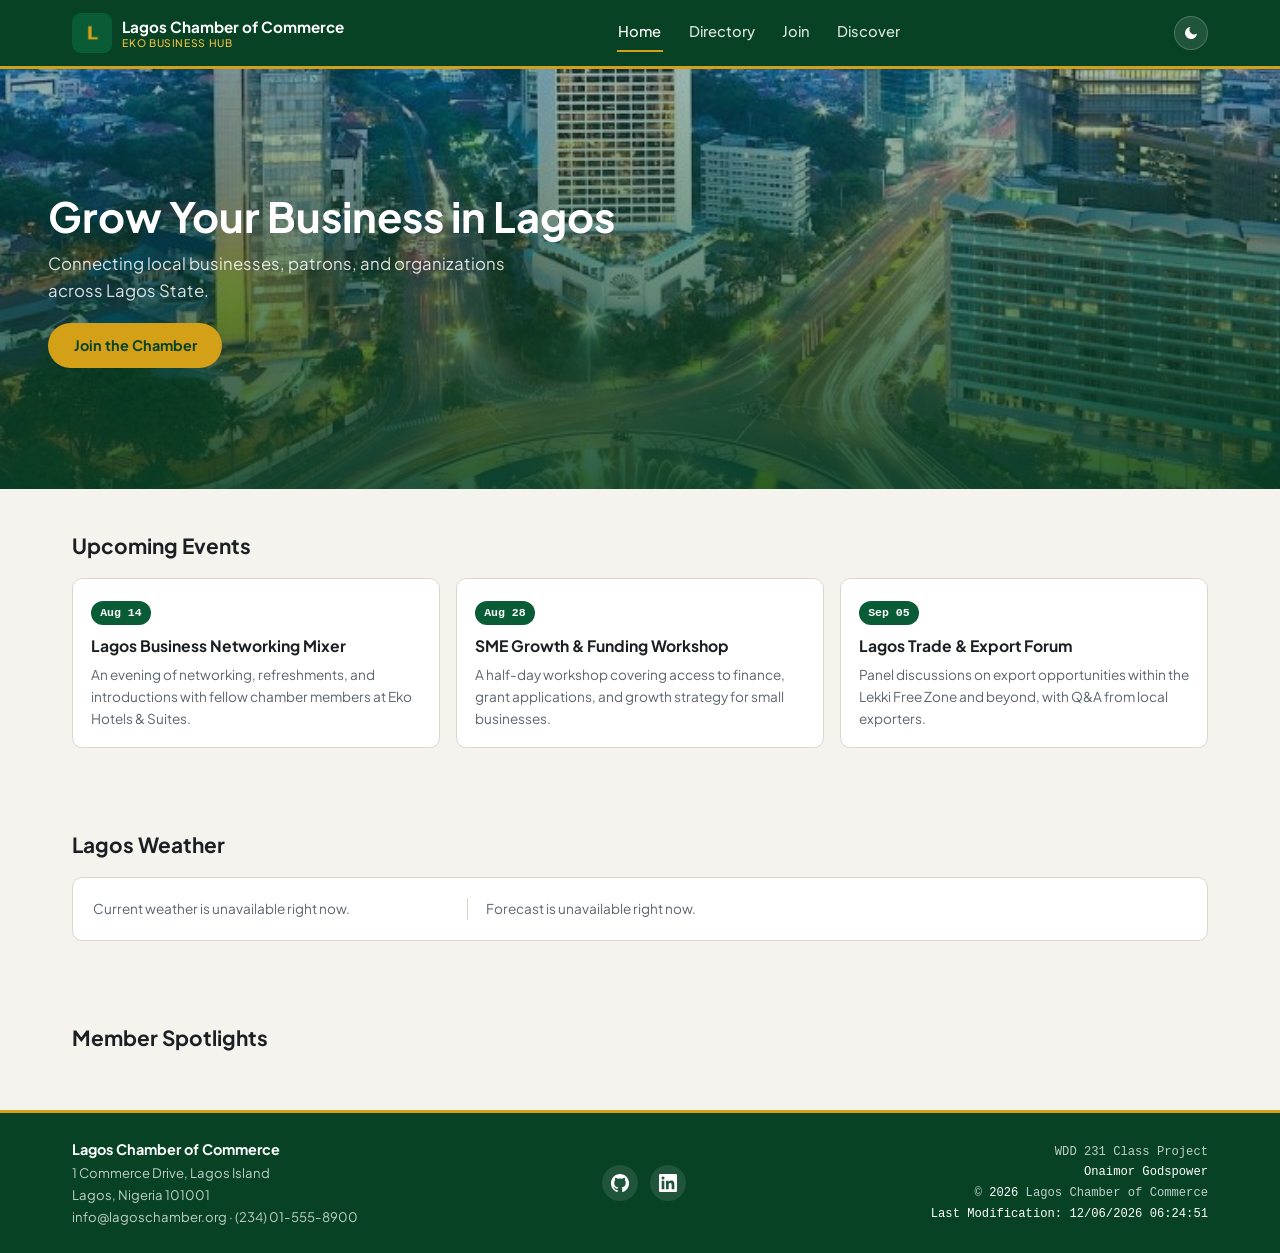
==== chamber/index.html @ faa71cb3 "chamber homepage" ====
<!DOCTYPE html>
<html lang="en">
<head>
  <meta charset="UTF-8">
  <meta name="viewport" content="width=device-width, initial-scale=1.0">
  <title>Home | Lagos Chamber of Commerce</title>
  <meta name="description" content="The Lagos Chamber of Commerce connects local businesses across Lagos, Nigeria, with networking opportunities, resources, and community events.">
  <meta name="author" content="Onaimor Godspower">

  <link rel="icon" href="images/favicon.ico">

  <!-- Facebook Open Graph -->
  <meta property="og:title" content="Lagos Chamber of Commerce">
  <meta property="og:description" content="Connecting businesses across Lagos, Nigeria, with networking opportunities, resources, and community events.">
  <meta property="og:image" content="https://gpboss247.github.io/wdd231/chamber/images/og-image.png">
  <meta property="og:url" content="https://gpboss247.github.io/wdd231/chamber/index.html">
  <meta property="og:type" content="website">
  <meta property="og:locale" content="en_US">

  <link rel="preconnect" href="https://fonts.googleapis.com">
  <link rel="preconnect" href="https://fonts.gstatic.com" crossorigin>
  <link href="https://fonts.googleapis.com/css2?family=Plus+Jakarta+Sans:wght@400..700&display=swap" rel="stylesheet">

  <link rel="stylesheet" href="styles/normalize.css">
  <link rel="stylesheet" href="styles/small.css">
  <link rel="stylesheet" href="styles/larger.css">

  <script src="scripts/theme.js" defer></script>
  <script src="scripts/navigation.js" defer></script>
  <script src="scripts/date.js" defer></script>
  <script src="scripts/spotlights.js" defer></script>
  <script src="scripts/weather.js" defer></script>
</head>
<body>

  <header>
    <div class="header-inner">
      <div class="logo-group">
        <img src="images/logo.png" alt="Lagos Chamber of Commerce logo" width="40" height="40">
        <div class="site-name">
          Lagos Chamber of Commerce
          <span>Eko Business Hub</span>
        </div>
      </div>

      <nav id="primary-nav">
        <a href="index.html" class="active">Home</a>
        <a href="directory.html">Directory</a>
        <a href="join.html">Join</a>
        <a href="discover.html">Discover</a>
      </nav>

      <div class="header-actions">
        <button class="theme-toggle" id="theme-toggle" type="button" aria-label="Switch to dark mode">
          <svg class="icon-moon" viewBox="0 0 24 24" width="16" height="16" fill="currentColor" aria-hidden="true">
            <path d="M21 12.79A9 9 0 1 1 11.21 3 7 7 0 0 0 21 12.79z"/>
          </svg>
          <svg class="icon-sun" viewBox="0 0 24 24" width="16" height="16" fill="currentColor" aria-hidden="true">
            <circle cx="12" cy="12" r="4.5"/>
            <path d="M12 2v2.5M12 19.5V22M4.2 4.2l1.8 1.8M18 18l1.8 1.8M2 12h2.5M19.5 12H22M4.2 19.8l1.8-1.8M18 6l1.8-1.8" stroke="currentColor" stroke-width="1.6" stroke-linecap="round"/>
          </svg>
        </button>

        <button class="hamburger" id="hamburger" aria-label="Open menu" aria-expanded="false" aria-controls="primary-nav">
          <span></span><span></span><span></span>
        </button>
      </div>
    </div>
  </header>

  <main>

    <!-- HERO -->
    <section class="hero">
      <img src="images/hero.jpg" alt="Lagos city skyline" class="hero-image" width="1200" height="480">
      <div class="hero-overlay">
        <h1>Grow Your Business in Lagos</h1>
        <p>Connecting local businesses, patrons, and organizations across Lagos State.</p>
        <a href="join.html" class="cta-button">Join the Chamber</a>
      </div>
    </section>

    <!-- CURRENT EVENTS -->
    <section class="events" aria-labelledby="events-heading">
      <h2 id="events-heading">Upcoming Events</h2>
      <div class="events-grid">
        <div class="event-card">
          <span class="event-date">Aug 14</span>
          <h3>Lagos Business Networking Mixer</h3>
          <p>An evening of networking, refreshments, and introductions with fellow chamber members at Eko Hotels & Suites.</p>
        </div>
        <div class="event-card">
          <span class="event-date">Aug 28</span>
          <h3>SME Growth & Funding Workshop</h3>
          <p>A half-day workshop covering access to finance, grant applications, and growth strategy for small businesses.</p>
        </div>
        <div class="event-card">
          <span class="event-date">Sep 05</span>
          <h3>Lagos Trade & Export Forum</h3>
          <p>Panel discussions on export opportunities within the Lekki Free Zone and beyond, with Q&A from local exporters.</p>
        </div>
      </div>
    </section>

    <!-- WEATHER -->
    <section class="weather" aria-labelledby="weather-heading">
      <h2 id="weather-heading">Lagos Weather</h2>
      <div class="weather-panel">
        <div class="weather-current" id="weather-current">
          <img id="current-icon" class="weather-icon" alt="" width="64" height="64">
          <div>
            <span class="current-temp" id="current-temp">--</span>
            <span class="current-desc" id="current-desc">Loading forecast…</span>
          </div>
        </div>
        <div class="forecast-container" id="forecast-container"></div>
      </div>
    </section>

    <!-- MEMBER SPOTLIGHTS -->
    <section class="spotlights" aria-labelledby="spotlights-heading">
      <h2 id="spotlights-heading">Member Spotlights</h2>
      <div class="spotlights-grid" id="spotlights-container"></div>
    </section>

  </main>

  <footer>
    <div class="footer-inner">
      <div class="footer-address">
        <strong>Lagos Chamber of Commerce</strong><br>
        1 Commerce Drive, Lagos Island<br>
        Lagos, Nigeria 101001<br>
        info@lagoschamber.org &middot; (234) 01-555-8900
      </div>

      <div class="footer-socials">
        <a href="https://github.com/gpboss247" target="_blank" rel="noopener" aria-label="GitHub profile">
          <svg viewBox="0 0 24 24" width="18" height="18" fill="currentColor" aria-hidden="true">
            <path d="M12 0C5.37 0 0 5.5 0 12.3c0 5.44 3.44 10.05 8.2 11.68.6.11.82-.27.82-.6
            0-.3-.01-1.08-.02-2.12-3.34.75-4.04-1.63-4.04-1.63-.55-1.42-1.34-1.8-1.34-1.8-1.09-.77.08-.75.08-.75
            1.2.09 1.84 1.26 1.84 1.26 1.07 1.87 2.8 1.33 3.49 1.02.11-.79.42-1.33.76-1.64-2.67-.31-5.47-1.37-5.47-6.1
            0-1.35.47-2.45 1.24-3.31-.13-.31-.54-1.57.12-3.28 0 0 1.01-.33 3.3 1.26a11.2 11.2 0 0 1 6.02 0c2.29-1.59
            3.3-1.26 3.3-1.26.66 1.71.25 2.97.12 3.28.77.86 1.24 1.96 1.24 3.31 0 4.74-2.8 5.79-5.48 6.09.43.38.81
            1.14.81 2.3 0 1.66-.02 3-.02 3.41 0 .33.22.72.83.6C20.57 22.34 24 17.73 24 12.3 24 5.5 18.63 0 12 0z"/>
          </svg>
        </a>
        <a href="https://www.linkedin.com/in/onaimor-godspower247gptech" target="_blank" rel="noopener" aria-label="LinkedIn profile">
          <svg viewBox="0 0 24 24" width="18" height="18" fill="currentColor" aria-hidden="true">
            <path d="M20.45 20.45h-3.55v-5.57c0-1.33-.02-3.04-1.85-3.04-1.86 0-2.14 1.45-2.14
            2.94v5.67H9.36V9h3.41v1.56h.05c.48-.9 1.64-1.85 3.37-1.85 3.6 0 4.27 2.37 4.27 5.45v6.29zM5.34
            7.43a2.06 2.06 0 1 1 0-4.12 2.06 2.06 0 0 1 0 4.12zM7.12 20.45H3.56V9h3.56v11.45zM22.22 0H1.77
            C.79 0 0 .77 0 1.73v20.54C0 23.23.79 24 1.77 24h20.45c.98 0 1.78-.77 1.78-1.73V1.73C24 .77 23.2 0 22.22 0z"/>
          </svg>
        </a>
      </div>

      <div class="footer-meta">
        WDD 231 Class Project<br>
        <span>Onaimor Godspower</span><br>
        &copy; <span id="currentyear"></span> Lagos Chamber of Commerce<br>
        <span id="lastModified"></span>
      </div>
    </div>
  </footer>

</body>
</html>
---- chamber/styles/small.css ----
/* ============================================
   small.css — base / mobile-first styles (320px+)
  ============================================ */

:root {
  --green:      #0A5C36;
  --green-dark: #074225;
  --gold:       #D4A017;
  --gold-light: #F0C040;
  --bg:         #F5F3EE;
  --card:       #FFFFFF;
  --text:       #1B1F23;
  --muted:      #5C6570;
  --border:     #DDD7C9;
  --accent:     #0A5C36;

  --font-body: 'Plus Jakarta Sans', sans-serif;
  --font-mono: ui-monospace, 'SFMono-Regular', Menlo, Consolas, 'Liberation Mono', monospace;

  --radius: 10px;
}

html[data-theme="dark"] {
  --bg:      #10151A;
  --card:    #1B2229;
  --text:    #EDEFEC;
  --muted:   #9AA7B0;
  --border:  #2A333B;
  --accent:  #34A868;
}

body {
  transition: background-color 0.25s ease, color 0.25s ease;
}

html {
  scroll-behavior: smooth;
}

body {
  font-family: var(--font-body);
  background: var(--bg);
  color: var(--text);
  line-height: 1.6;
  display: flex;
  flex-direction: column;
  min-height: 100vh;
  overflow-x: hidden;
}

h1, h2, h3 {
  font-family: var(--font-body);
  font-weight: 700;
}

/* ── HEADER ── */
header {
  background: var(--green-dark);
  border-bottom: 3px solid var(--gold);
  position: sticky;
  top: 0;
  z-index: 100;
}

.header-inner {
  max-width: 1200px;
  margin: 0 auto;
  padding: 0 1.25rem;
  display: flex;
  align-items: center;
  justify-content: space-between;
  height: 66px;
}

.logo-group {
  display: flex;
  align-items: center;
  gap: 0.65rem;
  min-width: 0;
}

.logo-group img {
  width: 40px;
  height: 40px;
  border-radius: 8px;
  flex-shrink: 0;
}

.site-name {
  color: #fff;
  font-weight: 700;
  font-size: 0.95rem;
  line-height: 1.25;
  white-space: nowrap;
  overflow: hidden;
  text-overflow: ellipsis;
}

.site-name span {
  display: block;
  font-size: 0.65rem;
  font-weight: 500;
  color: var(--gold-light);
  letter-spacing: 0.06em;
  text-transform: uppercase;
}

/* Header actions (theme toggle + hamburger) */
.header-actions {
  display: flex;
  align-items: center;
  gap: 0.5rem;
}

.theme-toggle {
  width: 34px;
  height: 34px;
  border-radius: 50%;
  background: rgba(255,255,255,0.1);
  border: 1px solid rgba(255,255,255,0.2);
  display: flex;
  align-items: center;
  justify-content: center;
  color: #fff;
  flex-shrink: 0;
  transition: background 0.2s ease;
}

.theme-toggle:hover {
  background: rgba(255,255,255,0.2);
}

.theme-toggle .icon-sun { display: none; }
.theme-toggle .icon-moon { display: block; }

html[data-theme="dark"] .theme-toggle .icon-sun { display: block; }
html[data-theme="dark"] .theme-toggle .icon-moon { display: none; }

/* Hamburger */
.hamburger {
  width: 32px;
  height: 28px;
  display: flex;
  flex-direction: column;
  justify-content: space-between;
  padding: 3px 0;
  z-index: 20;
}

.hamburger span {
  display: block;
  height: 3px;
  width: 100%;
  background: #fff;
  border-radius: 2px;
  transition: transform 0.25s ease, opacity 0.2s ease;
}

.hamburger.active span:nth-child(1) { transform: translateY(10px) rotate(45deg); }
.hamburger.active span:nth-child(2) { opacity: 0; }
.hamburger.active span:nth-child(3) { transform: translateY(-10px) rotate(-45deg); }

/* Nav (mobile dropdown) */
nav {
  display: none;
  flex-direction: column;
  position: absolute;
  top: 100%;
  left: 0;
  right: 0;
  background: var(--green-dark);
  padding: 0.5rem 1.25rem 1rem;
  gap: 0.15rem;
  border-bottom: 3px solid var(--gold);
}

nav.open { display: flex; }

nav a {
  color: #d9e5dd;
  font-size: 0.92rem;
  font-weight: 500;
  padding: 0.65rem 0.25rem;
  border-bottom: 1px solid rgba(255,255,255,0.08);
  position: relative;
}

nav a:last-child { border-bottom: none; }

nav a:hover,
nav a.active { color: #fff; }

nav a.active {
  border-bottom: 2px solid var(--gold);
}

/* ── PAGE TITLE BAND ── */
.page-band {
  background-color: var(--green);
  background-image: linear-gradient(135deg, var(--green) 0%, #0d7a47 100%);
  padding: 1.75rem 1.25rem 1.4rem;
  text-align: center;
}

.page-band h1 {
  color: #fff;
  font-size: clamp(1.5rem, 5vw, 2.2rem);
  letter-spacing: -0.01em;
}

.page-band p {
  color: rgba(255,255,255,0.78);
  margin-top: 0.35rem;
  font-size: 0.88rem;
}

/* ── MAIN ── */
main {
  flex: 1;
  width: 100%;
}

/* ── DIRECTORY CONTROLS ── */
.controls {
  max-width: 1200px;
  margin: 1.5rem auto 0;
  padding: 0 1.25rem;
  display: flex;
  align-items: center;
  gap: 1rem;
  flex-wrap: wrap;
}

.view-toggle {
  display: flex;
  border: 1.5px solid var(--border);
  border-radius: var(--radius);
  overflow: hidden;
  background: var(--card);
}

.view-toggle button {
  padding: 0.45rem 1.1rem;
  font-size: 0.85rem;
  font-weight: 600;
  color: var(--muted);
  transition: background 0.2s, color 0.2s;
}

.view-toggle button.active { background: var(--green); color: #fff; }
.view-toggle button:not(.active):hover { background: var(--bg); color: var(--text); }

.result-count {
  margin-left: auto;
  font-size: 0.8rem;
  color: var(--muted);
  font-family: var(--font-mono);
}

/* ── DIRECTORY GRID / LIST ── */
.directory {
  max-width: 1200px;
  margin: 0 auto;
  padding: 1.25rem 1.25rem 3rem;
}

.biz-grid,
.biz-list {
  display: grid;
  grid-template-columns: 1fr;
  gap: 1.1rem;
}

.biz-card {
  background: var(--card);
  border: 1.5px solid var(--border);
  border-radius: var(--radius);
  padding: 1.15rem;
  display: flex;
  flex-direction: column;
  gap: 0.7rem;
  position: relative;
  overflow: hidden;
  transition: transform 0.2s ease, box-shadow 0.2s ease, border-color 0.2s ease, background-color 0.25s ease;
}

.biz-card::before {
  content: '';
  position: absolute;
  left: 0; top: 0; bottom: 0;
  width: 3px;
  background: var(--gold);
  transform: scaleY(0);
  transform-origin: bottom;
  transition: transform 0.2s ease;
}

.biz-card:hover {
  transform: translateY(-3px);
  box-shadow: 0 10px 22px rgba(10,92,54,0.12);
  border-color: var(--accent);
}

.biz-card:hover::before { transform: scaleY(1); }

.card-top {
  display: flex;
  align-items: flex-start;
  gap: 0.85rem;
}

.biz-logo {
  width: 54px;
  height: 54px;
  border-radius: 8px;
  border: 1.5px solid var(--border);
  flex-shrink: 0;
}

.biz-header { flex: 1; min-width: 0; }

.biz-name {
  font-size: 1rem;
  font-weight: 700;
  color: var(--text);
  line-height: 1.3;
}

.biz-tagline {
  font-size: 0.78rem;
  color: var(--muted);
  margin-top: 0.15rem;
}

.biz-level {
  font-size: 0.65rem;
  font-weight: 700;
  letter-spacing: 0.06em;
  text-transform: uppercase;
  padding: 0.15rem 0.5rem;
  border-radius: 20px;
  margin-top: 0.4rem;
  display: inline-block;
}

.level-3 { background: #FEF3C7; color: #92400E; } /* gold */
.level-2 { background: #F1F5F9; color: #475569; } /* silver */
.level-1 { background: #ECFDF5; color: #065F46; } /* member */

.biz-info {
  display: flex;
  flex-direction: column;
  gap: 0.3rem;
  font-size: 0.8rem;
  color: var(--muted);
}

.biz-info a { color: var(--accent); }
.biz-info a:hover { text-decoration: underline; }

.info-row { display: flex; align-items: flex-start; gap: 0.4rem; }
.info-row .icon { flex-shrink: 0; width: 14px; text-align: center; font-family: var(--font-mono); }

/* List view variant */
.biz-list .biz-card {
  flex-direction: row;
  align-items: center;
  gap: 1rem;
}

.biz-list .biz-info {
  flex-direction: row;
  flex-wrap: wrap;
  gap: 0.4rem 1.25rem;
  flex: 1;
}

.biz-list .card-top { flex: 1 1 220px; }

/* ── FOOTER ── */
footer {
  background: var(--green-dark);
  color: rgba(255,255,255,0.75);
  border-top: 3px solid var(--gold);
}

.footer-inner {
  max-width: 1200px;
  margin: 0 auto;
  padding: 1.75rem 1.25rem;
  display: flex;
  flex-direction: column;
  gap: 1.25rem;
  text-align: center;
}

.footer-address { font-size: 0.82rem; line-height: 1.7; }
.footer-address strong { color: #fff; font-size: 0.9rem; }

.footer-socials { display: flex; justify-content: center; gap: 0.75rem; }

.footer-socials a {
  width: 36px; height: 36px;
  border-radius: 50%;
  background: rgba(255,255,255,0.1);
  display: flex; align-items: center; justify-content: center;
  color: #fff;
  transition: background 0.2s;
}

.footer-socials a:hover { background: var(--gold); }

.footer-meta {
  font-size: 0.76rem;
  line-height: 1.7;
  font-family: var(--font-mono);
}

.footer-meta span { color: #fff; }

/* ── HOME: HERO ── */
.hero {
  position: relative;
  overflow: hidden;
}

.hero-image {
  width: 100%;
  height: 260px;
  object-fit: cover;
}

.hero-overlay {
  position: absolute;
  inset: 0;
  background: linear-gradient(180deg, rgba(7,66,37,0.35) 0%, rgba(7,66,37,0.85) 100%);
  display: flex;
  flex-direction: column;
  align-items: center;
  justify-content: center;
  text-align: center;
  padding: 1.5rem 1.25rem;
}

.hero-overlay h1 {
  color: #fff;
  font-size: clamp(1.5rem, 6vw, 2rem);
  line-height: 1.25;
  max-width: 22ch;
}

.hero-overlay p {
  color: rgba(255,255,255,0.85);
  font-size: 0.9rem;
  margin-top: 0.6rem;
  max-width: 32ch;
}

.cta-button {
  display: inline-block;
  margin-top: 1.1rem;
  background: var(--gold);
  color: var(--green-dark);
  font-weight: 700;
  font-size: 0.9rem;
  padding: 0.7rem 1.6rem;
  border-radius: 30px;
  transition: background 0.2s ease, transform 0.2s ease;
}

.cta-button:hover {
  background: var(--gold-light);
  transform: translateY(-2px);
}

/* ── HOME: SHARED SECTION WRAPPER ── */
.events, .weather, .spotlights {
  max-width: 1200px;
  margin: 0 auto;
  padding: 2rem 1.25rem;
}

.events h2, .weather h2, .spotlights h2 {
  font-size: 1.3rem;
  color: var(--text);
  margin-bottom: 1rem;
}

/* ── HOME: EVENTS ── */
.events-grid {
  display: grid;
  grid-template-columns: 1fr;
  gap: 1rem;
}

.event-card {
  background: var(--card);
  border: 1.5px solid var(--border);
  border-radius: var(--radius);
  padding: 1.1rem;
  transition: background-color 0.25s ease, border-color 0.2s ease;
}

.event-date {
  display: inline-block;
  background: var(--green);
  color: #fff;
  font-family: var(--font-mono);
  font-size: 0.72rem;
  font-weight: 600;
  padding: 0.2rem 0.6rem;
  border-radius: 20px;
  margin-bottom: 0.5rem;
}

.event-card h3 {
  font-size: 0.98rem;
  color: var(--text);
  margin-bottom: 0.35rem;
}

.event-card p {
  font-size: 0.85rem;
  color: var(--muted);
}

/* ── HOME: WEATHER ── */
.weather-panel {
  background: var(--card);
  border: 1.5px solid var(--border);
  border-radius: var(--radius);
  padding: 1.25rem;
  display: flex;
  flex-direction: column;
  gap: 1.1rem;
  transition: background-color 0.25s ease, border-color 0.2s ease;
}

.weather-current {
  display: flex;
  align-items: center;
  gap: 0.75rem;
}

.weather-icon {
  width: 56px;
  height: 56px;
  flex-shrink: 0;
}

.current-temp {
  display: block;
  font-size: 1.6rem;
  font-weight: 700;
  color: var(--text);
}

.current-desc {
  display: block;
  font-size: 0.85rem;
  color: var(--muted);
  text-transform: capitalize;
}

.forecast-container {
  display: flex;
  gap: 0.75rem;
  border-top: 1px solid var(--border);
  padding-top: 1rem;
}

.forecast-day {
  flex: 1;
  background: var(--bg);
  border: 1px solid var(--border);
  border-radius: 8px;
  padding: 0.6rem;
  display: flex;
  flex-direction: column;
  align-items: center;
  gap: 0.25rem;
}

.forecast-label {
  font-family: var(--font-mono);
  font-size: 0.75rem;
  color: var(--muted);
  text-transform: uppercase;
}

.forecast-temp {
  font-weight: 700;
  color: var(--text);
  font-size: 0.95rem;
}

.weather-error {
  font-size: 0.85rem;
  color: var(--muted);
}

/* ── HOME: SPOTLIGHTS ── */
.spotlights-grid {
  display: grid;
  grid-template-columns: 1fr;
  gap: 1rem;
}

.spotlight-card {
  background: var(--card);
  border: 1.5px solid var(--border);
  border-radius: var(--radius);
  padding: 1.15rem;
  text-align: center;
  transition: transform 0.2s ease, box-shadow 0.2s ease, background-color 0.25s ease;
}

.spotlight-card:hover {
  transform: translateY(-3px);
  box-shadow: 0 10px 22px rgba(10,92,54,0.12);
}

.spotlight-logo {
  border-radius: 8px;
  margin: 0 auto 0.6rem;
}

.spotlight-name {
  font-size: 0.98rem;
  color: var(--text);
  margin: 0.5rem 0 0.35rem;
}

.spotlight-detail {
  font-size: 0.8rem;
  color: var(--muted);
  margin-bottom: 0.15rem;
}

.spotlight-link {
  display: inline-block;
  margin-top: 0.4rem;
  font-size: 0.8rem;
  color: var(--accent);
  font-weight: 600;
}

.spotlight-link:hover { text-decoration: underline; }

/* ── UTILITY ── */
.hidden { display: none !important; }
---- chamber/styles/larger.css ----
/* ============================================
   larger.css — enhancements for wider viewports
   ============================================ */

@media screen and (min-width: 700px) {

  .header-inner { padding: 0 2rem; }

  .hamburger { display: none; }

  nav {
    display: flex;
    flex-direction: row;
    position: static;
    background: none;
    padding: 0;
    gap: 1.5rem;
    border-bottom: none;
  }

  nav a { border-bottom: none; padding: 0.4rem 0.1rem; }
  nav a.active { border-bottom: 2px solid var(--gold); }

  .page-band { padding: 2.25rem 2rem 1.75rem; }

  .directory { padding: 1.5rem 2rem 3.5rem; }

  .controls { padding: 0 2rem; }

  .biz-grid { grid-template-columns: repeat(3, 1fr); }

  .biz-list .biz-card { flex-direction: row; }

  .footer-inner {
    flex-direction: row;
    align-items: center;
    justify-content: space-between;
    text-align: left;
    padding: 1.5rem 2rem;
  }

  .footer-socials { justify-content: flex-start; }

  .footer-meta { text-align: right; }

  /* ── HOME PAGE ── */
  .hero-image { height: 420px; }

  .hero-overlay { align-items: flex-start; text-align: left; padding: 3rem; }

  .hero-overlay h1 { font-size: 2.6rem; }
  .hero-overlay p { font-size: 1.05rem; max-width: 40ch; }

  .events, .weather, .spotlights { padding: 2.5rem 2rem; }

  .events-grid { grid-template-columns: repeat(3, 1fr); }

  .weather-panel { flex-direction: row; align-items: stretch; }

  .weather-current {
    flex: 1;
    border-right: 1px solid var(--border);
    padding-right: 1.5rem;
  }

  .forecast-container {
    flex: 2;
    border-top: none;
    padding-top: 0;
  }

  .spotlights-grid { grid-template-columns: repeat(3, 1fr); }
}

@media screen and (min-width: 900px) and (max-width: 1099px) {
  .biz-grid { grid-template-columns: repeat(2, 1fr); }
}
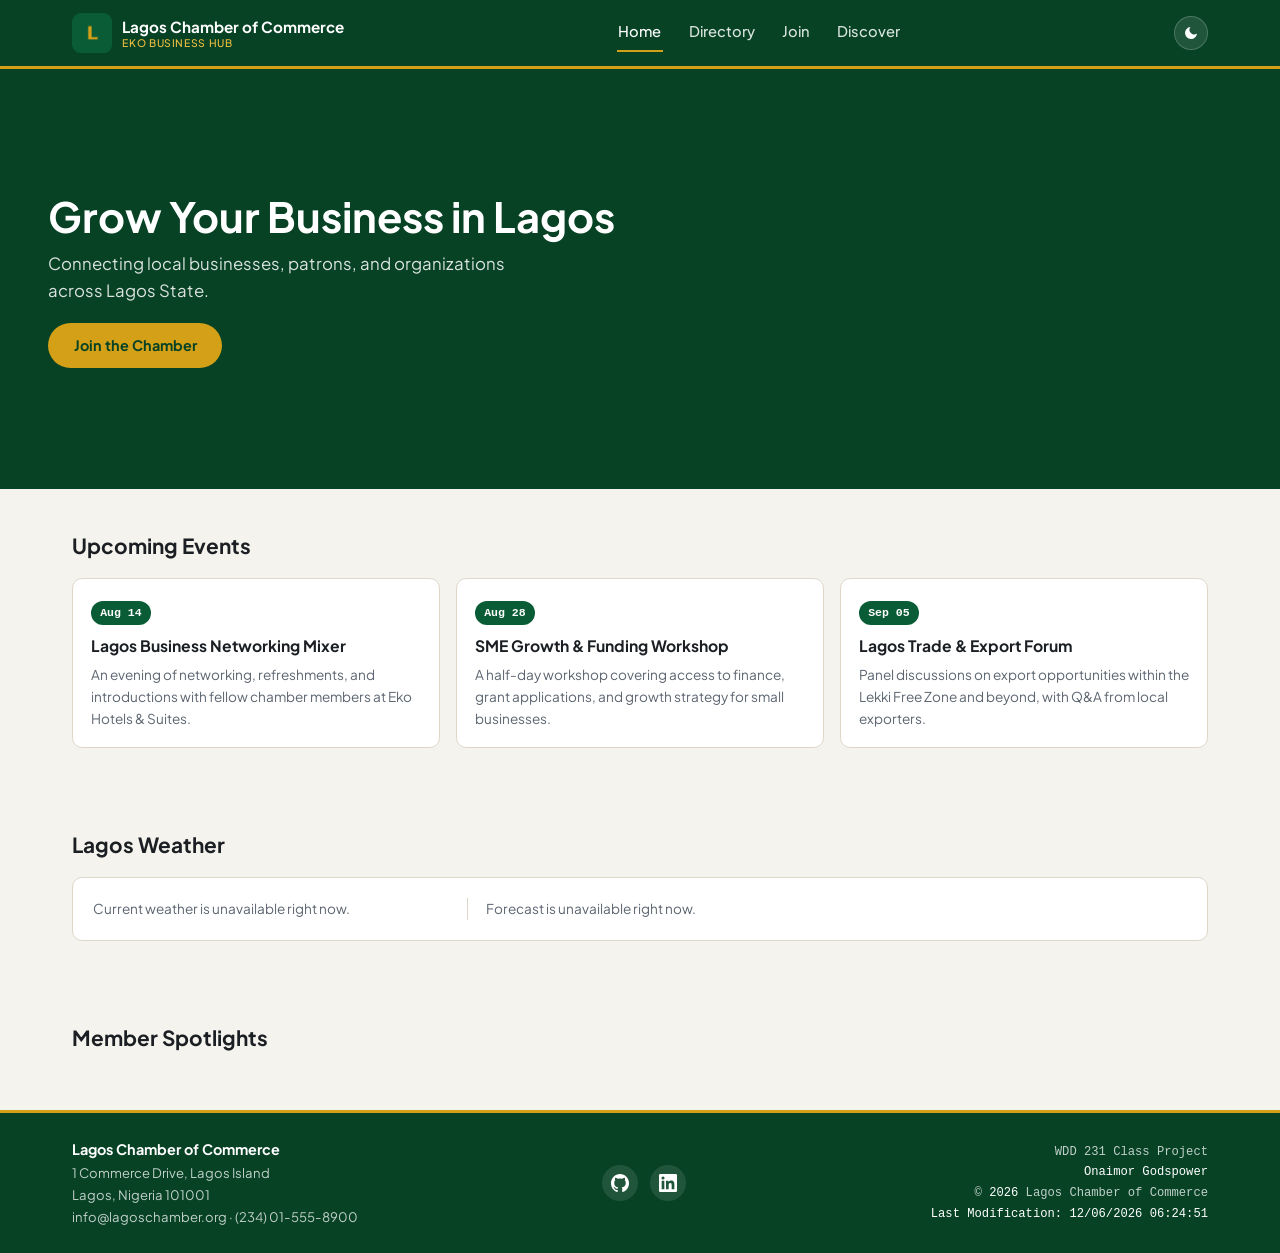
==== commit fb05e6df: "small fix" ====
--- a/chamber/index.html
+++ b/chamber/index.html
@@ -87,17 +87,17 @@
         <div class="event-card">
           <span class="event-date">Aug 14</span>
           <h3>Lagos Business Networking Mixer</h3>
-          <p>An evening of networking, refreshments, and introductions with fellow chamber members at Eko Hotels & Suites.</p>
+          <p>An evening of networking, refreshments, and introductions with fellow chamber members at Eko Hotels &amp; Suites.</p>
         </div>
         <div class="event-card">
           <span class="event-date">Aug 28</span>
-          <h3>SME Growth & Funding Workshop</h3>
+          <h3>SME Growth &amp; Funding Workshop</h3>
           <p>A half-day workshop covering access to finance, grant applications, and growth strategy for small businesses.</p>
         </div>
         <div class="event-card">
           <span class="event-date">Sep 05</span>
-          <h3>Lagos Trade & Export Forum</h3>
-          <p>Panel discussions on export opportunities within the Lekki Free Zone and beyond, with Q&A from local exporters.</p>
+          <h3>Lagos Trade &amp; Export Forum</h3>
+          <p>Panel discussions on export opportunities within the Lekki Free Zone and beyond, with Q&amp;A from local exporters.</p>
         </div>
       </div>
     </section>
--- a/chamber/styles/small.css
+++ b/chamber/styles/small.css
@@ -1,6 +1,6 @@
 /* ============================================
    small.css — base / mobile-first styles (320px+)
-  ============================================ */
+   ============================================ */
 
 :root {
   --green:      #0A5C36;
@@ -29,10 +29,6 @@
   --accent:  #34A868;
 }
 
-body {
-  transition: background-color 0.25s ease, color 0.25s ease;
-}
-
 html {
   scroll-behavior: smooth;
 }
@@ -46,6 +42,7 @@
   flex-direction: column;
   min-height: 100vh;
   overflow-x: hidden;
+  transition: background-color 0.25s ease, color 0.25s ease;
 }
 
 h1, h2, h3 {
@@ -433,7 +430,8 @@
 .hero-overlay {
   position: absolute;
   inset: 0;
-  background: linear-gradient(180deg, rgba(7,66,37,0.35) 0%, rgba(7,66,37,0.85) 100%);
+  background-color: var(--green-dark);
+  background-image: linear-gradient(180deg, rgba(7,66,37,0.35) 0%, rgba(7,66,37,0.85) 100%);
   display: flex;
   flex-direction: column;
   align-items: center;
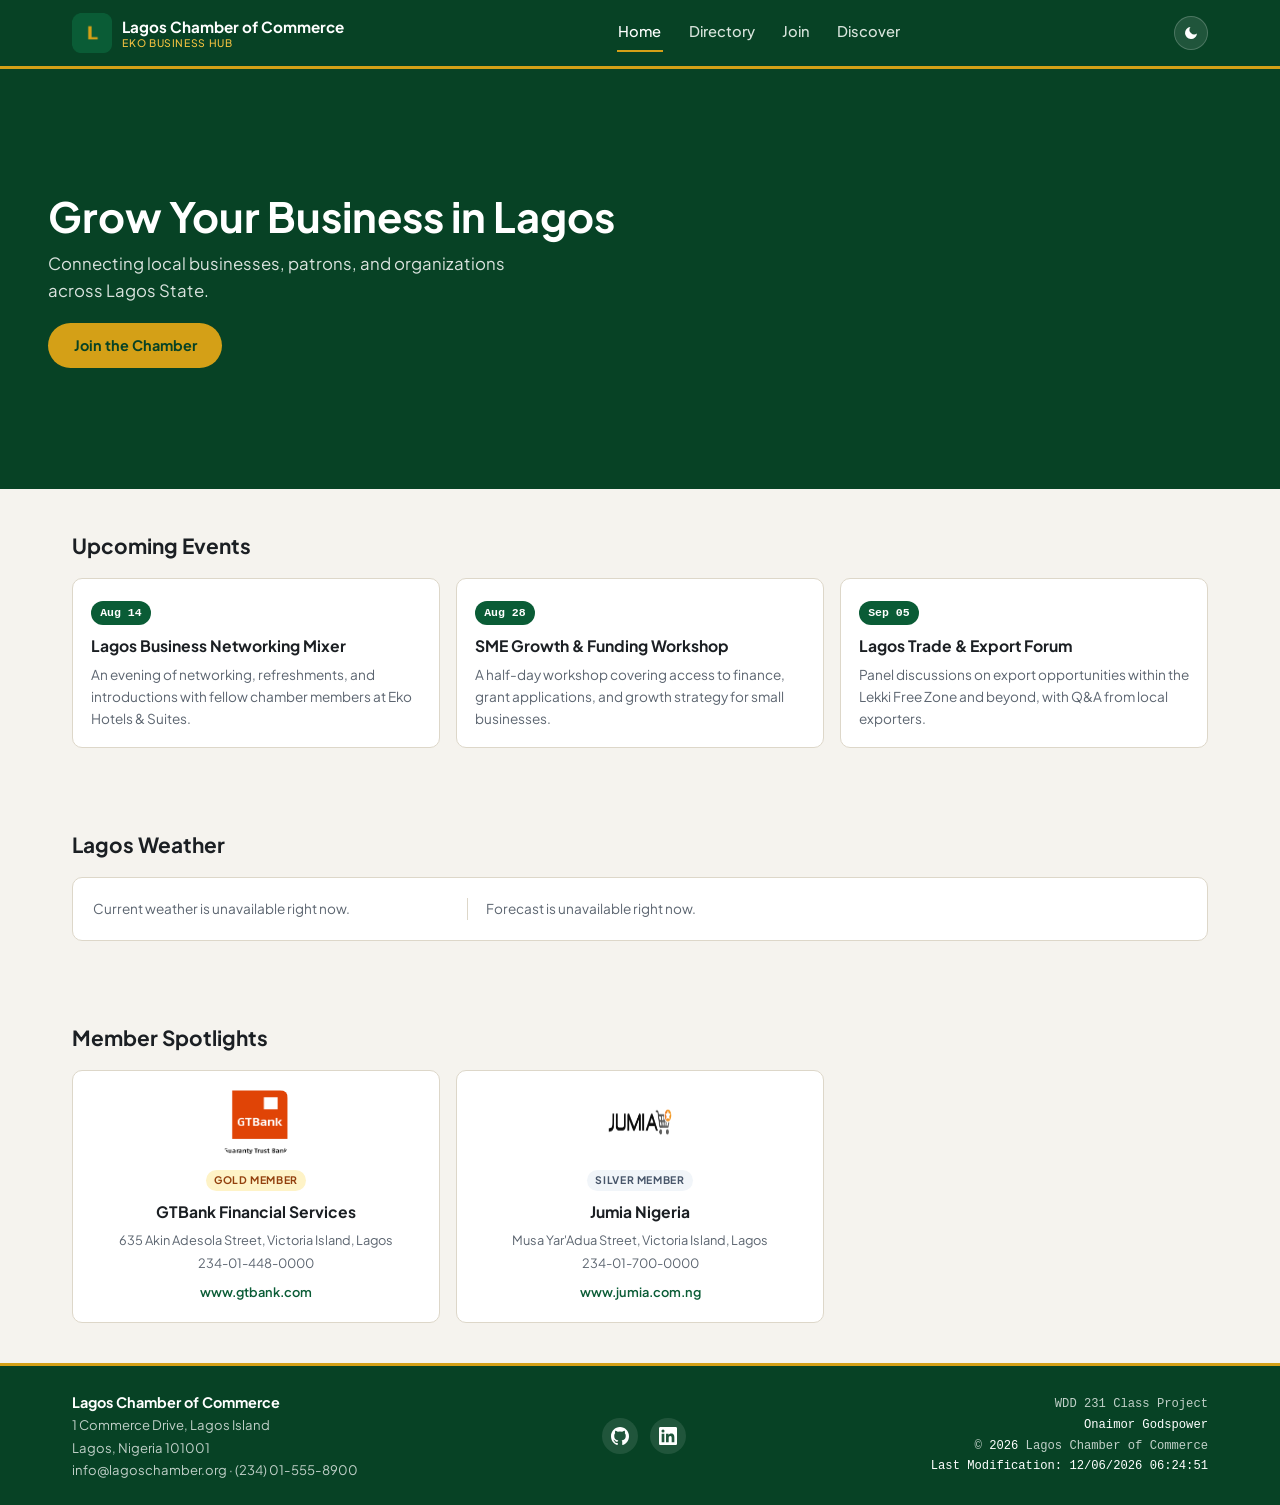
==== commit 780c49b6: "little change" ====
--- a/chamber/index.html
+++ b/chamber/index.html
@@ -107,7 +107,7 @@
       <h2 id="weather-heading">Lagos Weather</h2>
       <div class="weather-panel">
         <div class="weather-current" id="weather-current">
-          <img id="current-icon" class="weather-icon" alt="" width="64" height="64">
+          <img id="current-icon" class="weather-icon" src="[data-uri]" alt="" width="64" height="64">
           <div>
             <span class="current-temp" id="current-temp">--</span>
             <span class="current-desc" id="current-desc">Loading forecast…</span>
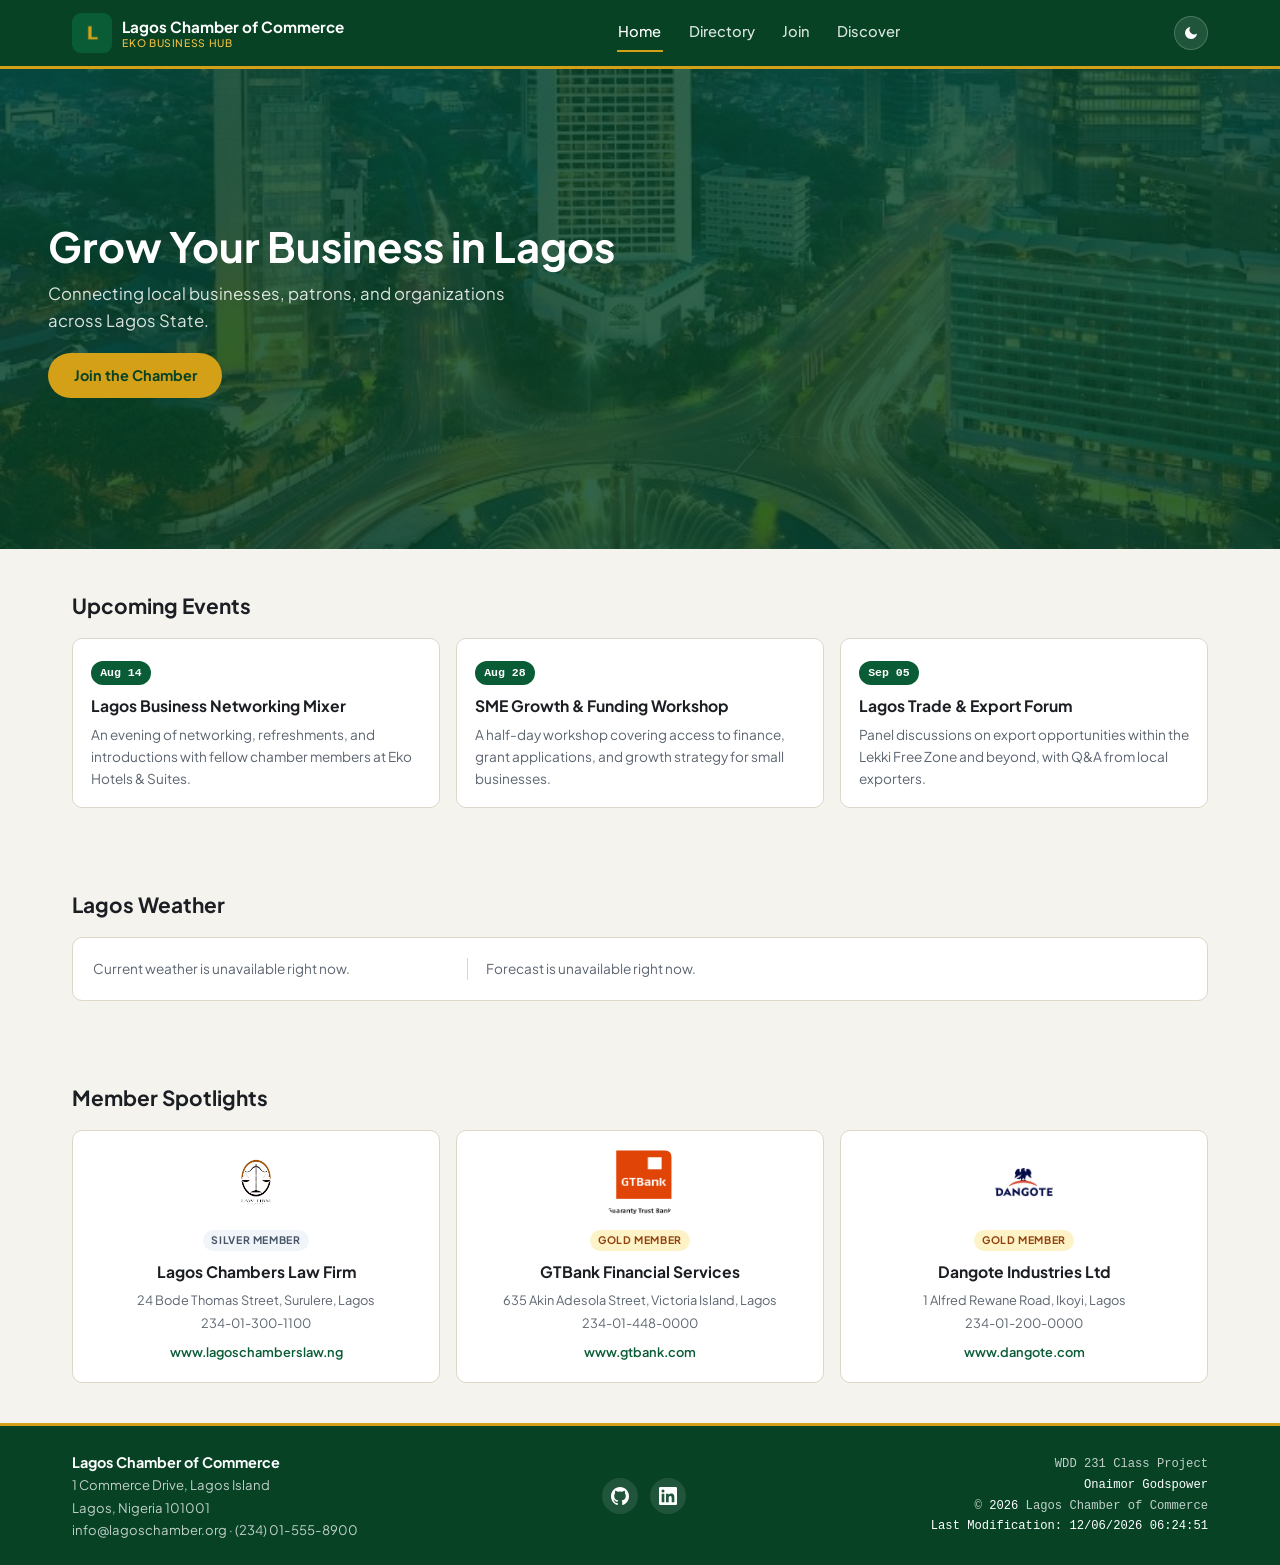
==== commit 657b8df7: "dev fix" ====
--- a/chamber/index.html
+++ b/chamber/index.html
@@ -19,7 +19,7 @@
 
   <link rel="preconnect" href="https://fonts.googleapis.com">
   <link rel="preconnect" href="https://fonts.gstatic.com" crossorigin>
-  <link href="https://fonts.googleapis.com/css2?family=Plus+Jakarta+Sans:wght@400..700&display=swap" rel="stylesheet">
+  <link href="https://fonts.googleapis.com/css2?family=Plus+Jakarta+Sans:wght@400..700&display=optional" rel="stylesheet">
 
   <link rel="stylesheet" href="styles/normalize.css">
   <link rel="stylesheet" href="styles/small.css">
@@ -72,7 +72,7 @@
 
     <!-- HERO -->
     <section class="hero">
-      <img src="images/hero.jpg" alt="Lagos city skyline" class="hero-image" width="1200" height="480">
+      <img src="images/hero.jpg" alt="Lagos city skyline" class="hero-image" width="1200" height="480" fetchpriority="high">
       <div class="hero-overlay">
         <h1>Grow Your Business in Lagos</h1>
         <p>Connecting local businesses, patrons, and organizations across Lagos State.</p>
--- a/chamber/styles/small.css
+++ b/chamber/styles/small.css
@@ -1,5 +1,6 @@
 /* ============================================
    small.css — base / mobile-first styles (320px+)
+   Shared across all Chamber project pages.
    ============================================ */
 
 :root {
@@ -423,15 +424,15 @@
 
 .hero-image {
   width: 100%;
-  height: 260px;
+  height: 340px;
   object-fit: cover;
+  display: block;
 }
 
 .hero-overlay {
   position: absolute;
   inset: 0;
-  background-color: var(--green-dark);
-  background-image: linear-gradient(180deg, rgba(7,66,37,0.35) 0%, rgba(7,66,37,0.85) 100%);
+  background-color: rgba(7, 66, 37, 0.82);
   display: flex;
   flex-direction: column;
   align-items: center;
--- a/chamber/styles/larger.css
+++ b/chamber/styles/larger.css
@@ -1,5 +1,6 @@
 /* ============================================
    larger.css — enhancements for wider viewports
+   Shared across all Chamber project pages.
    ============================================ */
 
 @media screen and (min-width: 700px) {
@@ -44,9 +45,9 @@
   .footer-meta { text-align: right; }
 
   /* ── HOME PAGE ── */
-  .hero-image { height: 420px; }
+  .hero-image { height: 480px; }
 
-  .hero-overlay { align-items: flex-start; text-align: left; padding: 3rem; }
+  .hero-overlay { align-items: flex-start; justify-content: center; text-align: left; padding: 3rem; }
 
   .hero-overlay h1 { font-size: 2.6rem; }
   .hero-overlay p { font-size: 1.05rem; max-width: 40ch; }
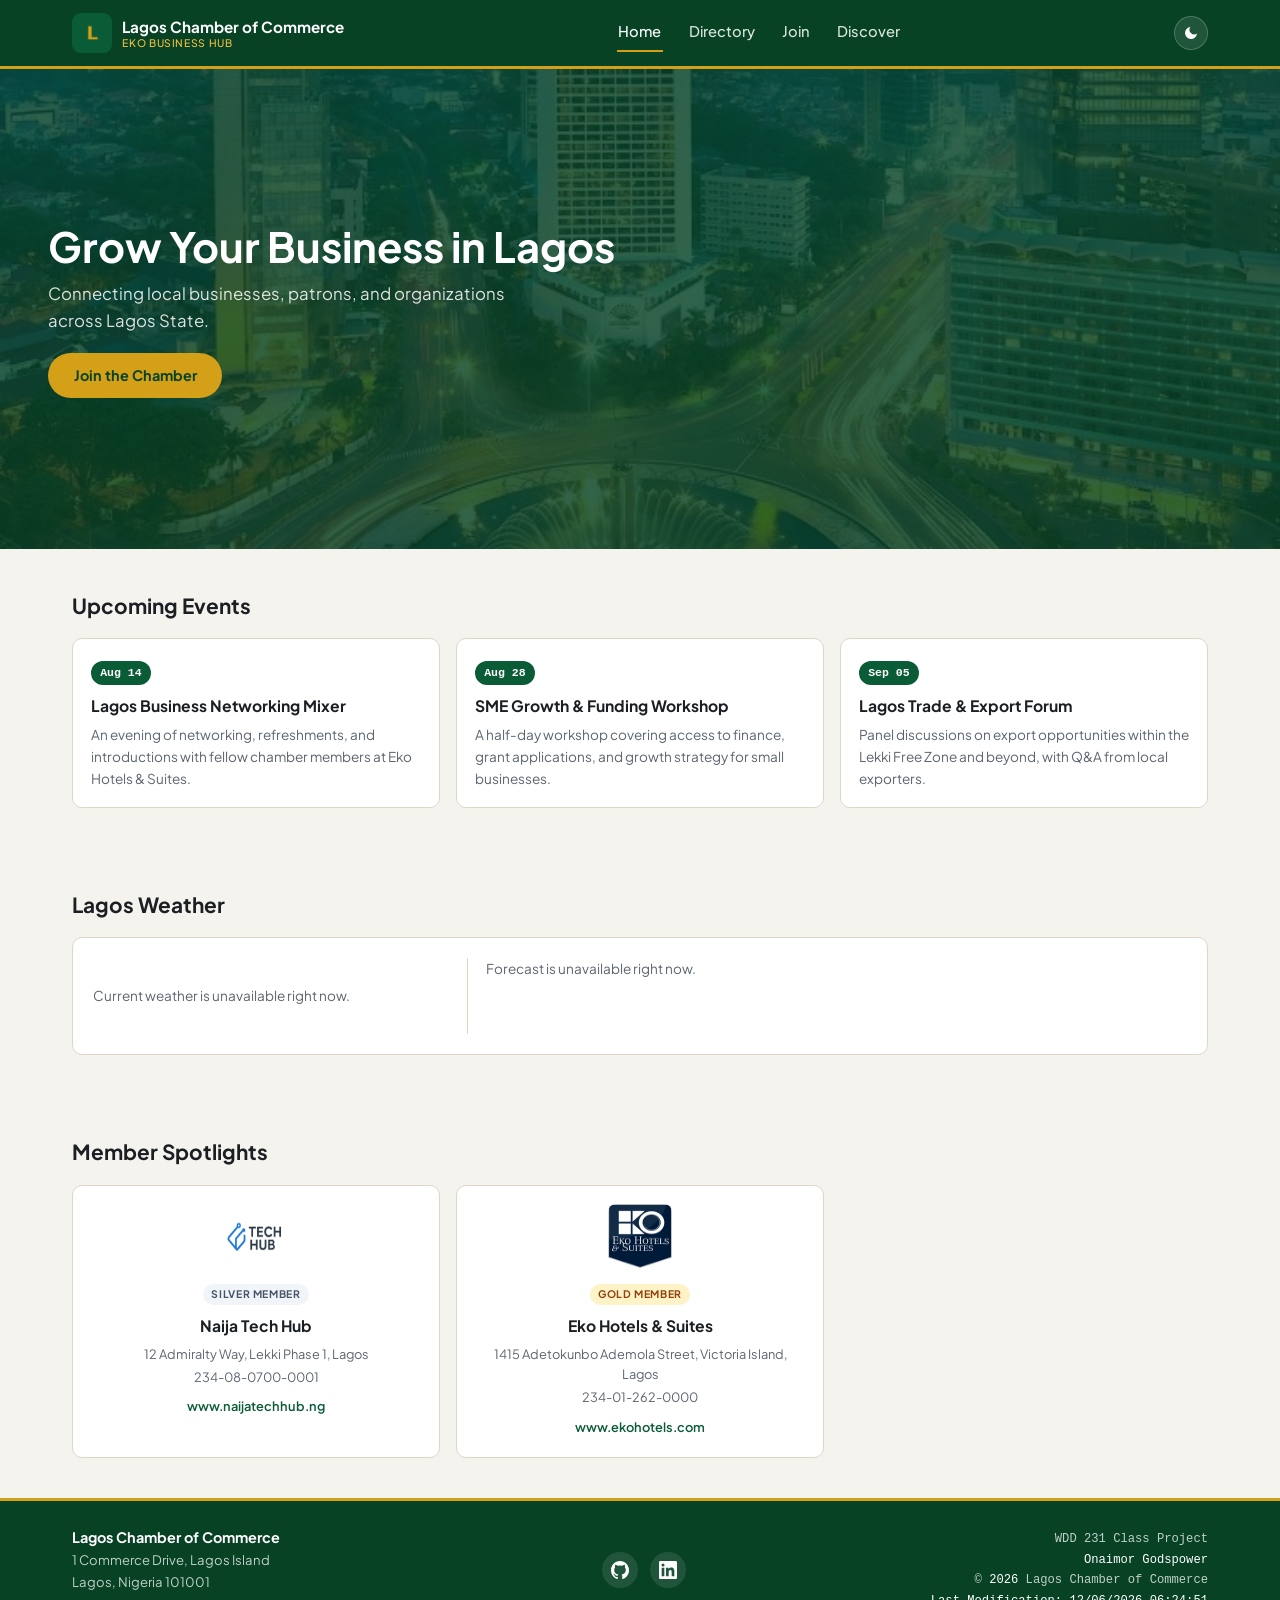
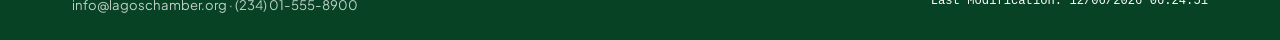
==== commit a195ba60: "last change" ====
--- a/chamber/index.html
+++ b/chamber/index.html
@@ -9,7 +9,7 @@
 
   <link rel="icon" href="images/favicon.ico">
 
-  <!-- Facebook Open Graph -->
+  <!-- facebook graph -->
   <meta property="og:title" content="Lagos Chamber of Commerce">
   <meta property="og:description" content="Connecting businesses across Lagos, Nigeria, with networking opportunities, resources, and community events.">
   <meta property="og:image" content="https://gpboss247.github.io/wdd231/chamber/images/og-image.png">
@@ -70,7 +70,7 @@
 
   <main>
 
-    <!-- HERO -->
+    <!-- hero -->
     <section class="hero">
       <img src="images/hero.jpg" alt="Lagos city skyline" class="hero-image" width="1200" height="480" fetchpriority="high">
       <div class="hero-overlay">
@@ -80,7 +80,7 @@
       </div>
     </section>
 
-    <!-- CURRENT EVENTS -->
+    <!-- current events -->
     <section class="events" aria-labelledby="events-heading">
       <h2 id="events-heading">Upcoming Events</h2>
       <div class="events-grid">
@@ -102,7 +102,7 @@
       </div>
     </section>
 
-    <!-- WEATHER -->
+    <!-- weather -->
     <section class="weather" aria-labelledby="weather-heading">
       <h2 id="weather-heading">Lagos Weather</h2>
       <div class="weather-panel">
@@ -117,7 +117,7 @@
       </div>
     </section>
 
-    <!-- MEMBER SPOTLIGHTS -->
+    <!-- member spotlight -->
     <section class="spotlights" aria-labelledby="spotlights-heading">
       <h2 id="spotlights-heading">Member Spotlights</h2>
       <div class="spotlights-grid" id="spotlights-container"></div>
--- a/chamber/styles/small.css
+++ b/chamber/styles/small.css
@@ -1,5 +1,5 @@
 /* ============================================
-   small.css — base / mobile-first styles (320px+)
+   small.css — base / mobile-first styles (320px)
    Shared across all Chamber project pages.
    ============================================ */
 
@@ -51,7 +51,7 @@
   font-weight: 700;
 }
 
-/* ── HEADER ── */
+/* ── header ── */
 header {
   background: var(--green-dark);
   border-bottom: 3px solid var(--gold);
@@ -103,7 +103,7 @@
   text-transform: uppercase;
 }
 
-/* Header actions (theme toggle + hamburger) */
+/* Header actions - theme toggle + hamburger */
 .header-actions {
   display: flex;
   align-items: center;
@@ -158,7 +158,7 @@
 .hamburger.active span:nth-child(2) { opacity: 0; }
 .hamburger.active span:nth-child(3) { transform: translateY(-10px) rotate(-45deg); }
 
-/* Nav (mobile dropdown) */
+/* Nav mobile dropdown */
 nav {
   display: none;
   flex-direction: column;
@@ -192,7 +192,7 @@
   border-bottom: 2px solid var(--gold);
 }
 
-/* ── PAGE TITLE BAND ── */
+/* ── page title ── */
 .page-band {
   background-color: var(--green);
   background-image: linear-gradient(135deg, var(--green) 0%, #0d7a47 100%);
@@ -212,13 +212,13 @@
   font-size: 0.88rem;
 }
 
-/* ── MAIN ── */
+/* ── Main ── */
 main {
   flex: 1;
   width: 100%;
 }
 
-/* ── DIRECTORY CONTROLS ── */
+/* ── directory controls ── */
 .controls {
   max-width: 1200px;
   margin: 1.5rem auto 0;
@@ -255,7 +255,7 @@
   font-family: var(--font-mono);
 }
 
-/* ── DIRECTORY GRID / LIST ── */
+/* ── directory grid / list ── */
 .directory {
   max-width: 1200px;
   margin: 0 auto;
@@ -375,7 +375,7 @@
 
 .biz-list .card-top { flex: 1 1 220px; }
 
-/* ── FOOTER ── */
+/* ── footer ── */
 footer {
   background: var(--green-dark);
   color: rgba(255,255,255,0.75);
@@ -416,7 +416,7 @@
 
 .footer-meta span { color: #fff; }
 
-/* ── HOME: HERO ── */
+/* ── home - hero ── */
 .hero {
   position: relative;
   overflow: hidden;
@@ -472,7 +472,7 @@
   transform: translateY(-2px);
 }
 
-/* ── HOME: SHARED SECTION WRAPPER ── */
+/* ── home - shared session ── */
 .events, .weather, .spotlights {
   max-width: 1200px;
   margin: 0 auto;
@@ -485,7 +485,7 @@
   margin-bottom: 1rem;
 }
 
-/* ── HOME: EVENTS ── */
+/* ── home -- events ── */
 .events-grid {
   display: grid;
   grid-template-columns: 1fr;
@@ -523,7 +523,7 @@
   color: var(--muted);
 }
 
-/* ── HOME: WEATHER ── */
+/* ── home - weather ── */
 .weather-panel {
   background: var(--card);
   border: 1.5px solid var(--border);
@@ -566,6 +566,7 @@
   gap: 0.75rem;
   border-top: 1px solid var(--border);
   padding-top: 1rem;
+  min-height: 76px;
 }
 
 .forecast-day {
@@ -598,11 +599,12 @@
   color: var(--muted);
 }
 
-/* ── HOME: SPOTLIGHTS ── */
+/* ── home - spotlights ── */
 .spotlights-grid {
   display: grid;
   grid-template-columns: 1fr;
   gap: 1rem;
+  min-height: 780px;
 }
 
 .spotlight-card {
@@ -646,5 +648,5 @@
 
 .spotlight-link:hover { text-decoration: underline; }
 
-/* ── UTILITY ── */
+/* ── utility ── */
 .hidden { display: none !important; }
--- a/chamber/styles/larger.css
+++ b/chamber/styles/larger.css
@@ -44,7 +44,7 @@
 
   .footer-meta { text-align: right; }
 
-  /* ── HOME PAGE ── */
+  /* ── home page ── */
   .hero-image { height: 480px; }
 
   .hero-overlay { align-items: flex-start; justify-content: center; text-align: left; padding: 3rem; }
@@ -70,7 +70,7 @@
     padding-top: 0;
   }
 
-  .spotlights-grid { grid-template-columns: repeat(3, 1fr); }
+  .spotlights-grid { grid-template-columns: repeat(3, 1fr); min-height: 260px; }
 }
 
 @media screen and (min-width: 900px) and (max-width: 1099px) {
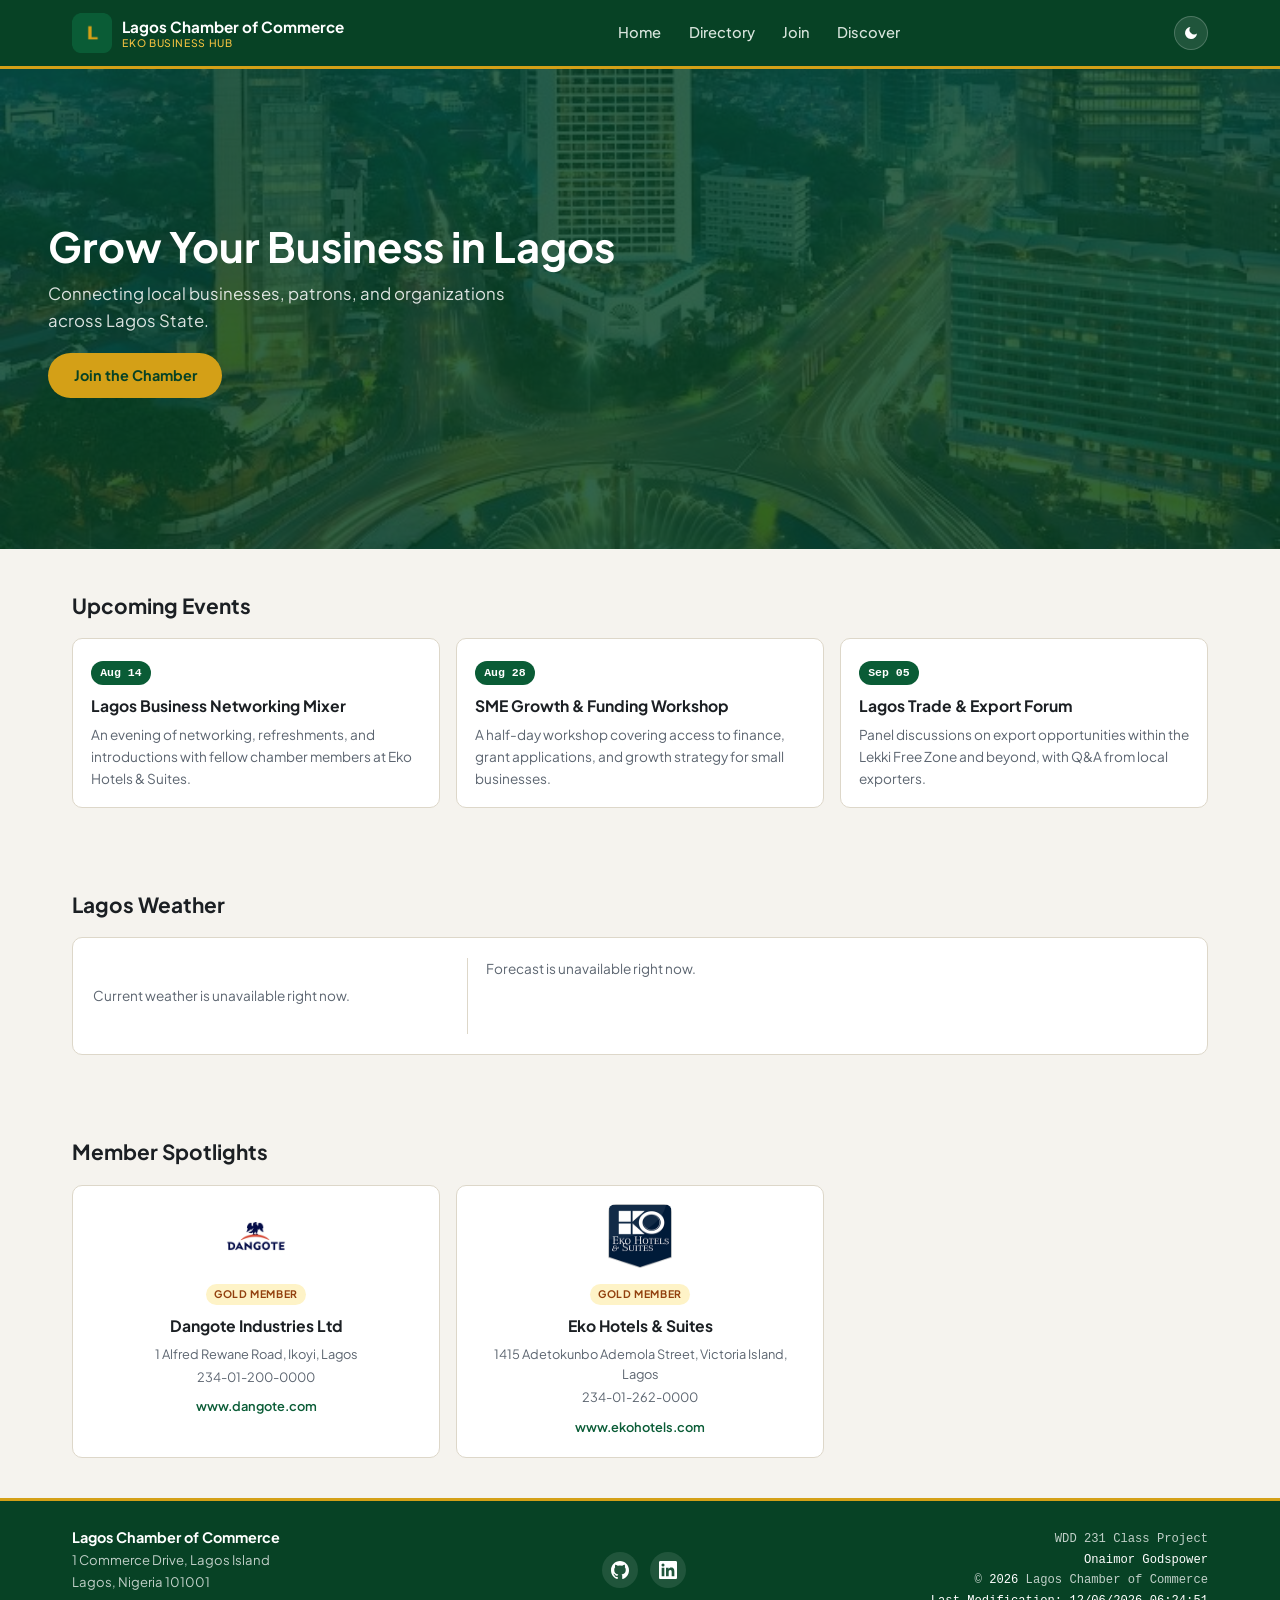
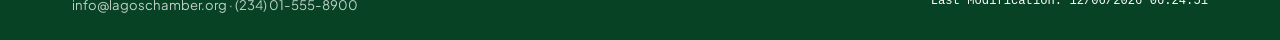
==== commit 3fb81d5d: "small  dev change" ====
--- a/chamber/index.html
+++ b/chamber/index.html
@@ -44,7 +44,7 @@
       </div>
 
       <nav id="primary-nav">
-        <a href="index.html" class="active">Home</a>
+        <a href="index.html" class="is-active">Home</a>
         <a href="directory.html">Directory</a>
         <a href="join.html">Join</a>
         <a href="discover.html">Discover</a>
--- a/chamber/styles/small.css
+++ b/chamber/styles/small.css
@@ -1,7 +1,6 @@
-/* ============================================
-   small.css — base / mobile-first styles (320px)
-   Shared across all Chamber project pages.
-   ============================================ */
+/* small.css — base / mobile-first styles (320px+)
+across all chamber pages */
+
 
 :root {
   --green:      #0A5C36;
@@ -15,6 +14,13 @@
   --border:     #DDD7C9;
   --accent:     #0A5C36;
 
+  --badge-gold-bg:   #FEF3C7;
+  --badge-gold-text: #92400E;
+  --badge-silver-bg:   #F1F5F9;
+  --badge-silver-text: #475569;
+  --badge-member-bg:   #ECFDF5;
+  --badge-member-text: #065F46;
+
   --font-body: 'Plus Jakarta Sans', sans-serif;
   --font-mono: ui-monospace, 'SFMono-Regular', Menlo, Consolas, 'Liberation Mono', monospace;
 
@@ -51,7 +57,7 @@
   font-weight: 700;
 }
 
-/* ── header ── */
+/* ── HEADER ── */
 header {
   background: var(--green-dark);
   border-bottom: 3px solid var(--gold);
@@ -103,7 +109,7 @@
   text-transform: uppercase;
 }
 
-/* Header actions - theme toggle + hamburger */
+/* Header actions (theme toggle + hamburger) */
 .header-actions {
   display: flex;
   align-items: center;
@@ -158,7 +164,7 @@
 .hamburger.active span:nth-child(2) { opacity: 0; }
 .hamburger.active span:nth-child(3) { transform: translateY(-10px) rotate(-45deg); }
 
-/* Nav mobile dropdown */
+/* Nav (mobile dropdown) */
 nav {
   display: none;
   flex-direction: column;
@@ -192,7 +198,7 @@
   border-bottom: 2px solid var(--gold);
 }
 
-/* ── page title ── */
+/*  PAGE TITLE BAND  */
 .page-band {
   background-color: var(--green);
   background-image: linear-gradient(135deg, var(--green) 0%, #0d7a47 100%);
@@ -211,14 +217,13 @@
   margin-top: 0.35rem;
   font-size: 0.88rem;
 }
-
-/* ── Main ── */
+/* main  */
 main {
   flex: 1;
   width: 100%;
 }
-
-/* ── directory controls ── */
+/* 
+directory control  */
 .controls {
   max-width: 1200px;
   margin: 1.5rem auto 0;
@@ -255,7 +260,7 @@
   font-family: var(--font-mono);
 }
 
-/* ── directory grid / list ── */
+/* directory list grid  */
 .directory {
   max-width: 1200px;
   margin: 0 auto;
@@ -341,9 +346,9 @@
   display: inline-block;
 }
 
-.level-3 { background: #FEF3C7; color: #92400E; } /* gold */
-.level-2 { background: #F1F5F9; color: #475569; } /* silver */
-.level-1 { background: #ECFDF5; color: #065F46; } /* member */
+.level-3 { background: var(--badge-gold-bg); color: var(--badge-gold-text); } /* gold */
+.level-2 { background: var(--badge-silver-bg); color: var(--badge-silver-text); } /* silver */
+.level-1 { background: var(--badge-member-bg); color: var(--badge-member-text); } /* member */
 
 .biz-info {
   display: flex;
@@ -375,48 +380,7 @@
 
 .biz-list .card-top { flex: 1 1 220px; }
 
-/* ── footer ── */
-footer {
-  background: var(--green-dark);
-  color: rgba(255,255,255,0.75);
-  border-top: 3px solid var(--gold);
-}
-
-.footer-inner {
-  max-width: 1200px;
-  margin: 0 auto;
-  padding: 1.75rem 1.25rem;
-  display: flex;
-  flex-direction: column;
-  gap: 1.25rem;
-  text-align: center;
-}
-
-.footer-address { font-size: 0.82rem; line-height: 1.7; }
-.footer-address strong { color: #fff; font-size: 0.9rem; }
-
-.footer-socials { display: flex; justify-content: center; gap: 0.75rem; }
-
-.footer-socials a {
-  width: 36px; height: 36px;
-  border-radius: 50%;
-  background: rgba(255,255,255,0.1);
-  display: flex; align-items: center; justify-content: center;
-  color: #fff;
-  transition: background 0.2s;
-}
-
-.footer-socials a:hover { background: var(--gold); }
-
-.footer-meta {
-  font-size: 0.76rem;
-  line-height: 1.7;
-  font-family: var(--font-mono);
-}
-
-.footer-meta span { color: #fff; }
-
-/* ── home - hero ── */
+/* Home hero */
 .hero {
   position: relative;
   overflow: hidden;
@@ -472,7 +436,7 @@
   transform: translateY(-2px);
 }
 
-/* ── home - shared session ── */
+/* Home shared section wrapper */
 .events, .weather, .spotlights {
   max-width: 1200px;
   margin: 0 auto;
@@ -485,7 +449,7 @@
   margin-bottom: 1rem;
 }
 
-/* ── home -- events ── */
+/* Home events */
 .events-grid {
   display: grid;
   grid-template-columns: 1fr;
@@ -523,7 +487,7 @@
   color: var(--muted);
 }
 
-/* ── home - weather ── */
+/* Home weather */
 .weather-panel {
   background: var(--card);
   border: 1.5px solid var(--border);
@@ -599,7 +563,7 @@
   color: var(--muted);
 }
 
-/* ── home - spotlights ── */
+/* Home spotlight */
 .spotlights-grid {
   display: grid;
   grid-template-columns: 1fr;
@@ -648,5 +612,444 @@
 
 .spotlight-link:hover { text-decoration: underline; }
 
-/* ── utility ── */
+/* footer */
+footer {
+  background: var(--green-dark);
+  color: rgba(255,255,255,0.75);
+  border-top: 3px solid var(--gold);
+}
+
+.footer-inner {
+  max-width: 1200px;
+  margin: 0 auto;
+  padding: 1.75rem 1.25rem;
+  display: flex;
+  flex-direction: column;
+  gap: 1.25rem;
+  text-align: center;
+}
+
+.footer-address { font-size: 0.82rem; line-height: 1.7; }
+.footer-address strong { color: #fff; font-size: 0.9rem; }
+
+.footer-socials { display: flex; justify-content: center; gap: 0.75rem; }
+
+.footer-socials a {
+  width: 36px; height: 36px;
+  border-radius: 50%;
+  background: rgba(255,255,255,0.1);
+  display: flex; align-items: center; justify-content: center;
+  color: #fff;
+  transition: background 0.2s;
+}
+
+.footer-socials a:hover { background: var(--gold); }
+
+.footer-meta {
+  font-size: 0.76rem;
+  line-height: 1.7;
+  font-family: var(--font-mono);
+}
+
+.footer-meta span { color: #fff; }
+
+/* Join page layout */
+.join-layout {
+  max-width: 1200px;
+  margin: 0 auto;
+  padding: 2rem 1.25rem 3rem;
+  display: flex;
+  flex-direction: column;
+  gap: 2rem;
+}
+
+/* Join Page form */
+.join-form {
+  background: var(--card);
+  border: 1.5px solid var(--border);
+  border-radius: var(--radius);
+  padding: 1.5rem;
+  display: flex;
+  flex-direction: column;
+  gap: 1.1rem;
+  transition: background-color 0.25s ease, border-color 0.2s ease;
+}
+
+.join-form label {
+  display: flex;
+  flex-direction: column;
+  gap: 0.4rem;
+  font-size: 0.85rem;
+  font-weight: 600;
+  color: var(--text);
+}
+
+.join-form input,
+.join-form select,
+.join-form textarea {
+  font-family: var(--font-body);
+  font-size: 0.9rem;
+  font-weight: 400;
+  padding: 0.65rem 0.8rem;
+  border: 1.5px solid var(--border);
+  border-radius: 8px;
+  background: var(--bg);
+  color: var(--text);
+  transition: border-color 0.2s ease;
+}
+
+.join-form input:focus,
+.join-form select:focus,
+.join-form textarea:focus {
+  outline: none;
+  border-color: var(--accent);
+}
+
+.join-form input:invalid:not(:placeholder-shown) {
+  border-color: #c0392b;
+}
+
+.join-form textarea {
+  resize: vertical;
+  min-height: 90px;
+}
+
+.join-form button[type="submit"] {
+  margin-top: 0.5rem;
+  background: var(--green);
+  color: #fff;
+  font-weight: 700;
+  font-size: 0.95rem;
+  padding: 0.8rem 1.5rem;
+  border-radius: 30px;
+  transition: background 0.2s ease, transform 0.2s ease;
+}
+
+.join-form button[type="submit"]:hover {
+  background: var(--green-dark);
+  transform: translateY(-2px);
+}
+
+/* oin Page Membership Cards */
+.membership-cards {
+  display: grid;
+  grid-template-columns: 1fr;
+  gap: 1rem;
+}
+
+.membership-card {
+  background: var(--card);
+  border: 1.5px solid var(--border);
+  border-radius: var(--radius);
+  padding: 1.25rem;
+  text-align: center;
+  opacity: 0;
+  transform: translateY(18px);
+  animation: cardIn 0.6s ease forwards;
+}
+
+.membership-card:nth-child(1) { animation-delay: 0.1s; }
+.membership-card:nth-child(2) { animation-delay: 0.25s; }
+.membership-card:nth-child(3) { animation-delay: 0.4s; }
+.membership-card:nth-child(4) { animation-delay: 0.55s; }
+
+@keyframes cardIn {
+  to {
+    opacity: 1;
+    transform: translateY(0);
+  }
+}
+
+.membership-card h2 {
+  font-size: 1.05rem;
+  color: var(--text);
+  margin-bottom: 0.3rem;
+}
+
+.membership-price {
+  font-family: var(--font-mono);
+  font-weight: 700;
+  color: var(--accent);
+  font-size: 0.95rem;
+  margin-bottom: 0.5rem;
+}
+
+.membership-card p:not(.membership-price) {
+  font-size: 0.85rem;
+  color: var(--muted);
+  margin-bottom: 0.9rem;
+}
+
+.modal-trigger {
+  background: var(--bg);
+  border: 1.5px solid var(--border);
+  color: var(--text);
+  font-size: 0.82rem;
+  font-weight: 600;
+  padding: 0.5rem 1.1rem;
+  border-radius: 20px;
+  transition: background 0.2s ease, border-color 0.2s ease;
+}
+
+.modal-trigger:hover {
+  background: var(--green);
+  color: #fff;
+  border-color: var(--green);
+}
+
+/* Join Page Benefit Modials */
+.benefits-modal {
+  border: 1px solid rgb(0 0 0 / 10%);
+  border-radius: var(--radius);
+  padding: 1.75rem;
+  background-color: var(--card);
+  color: var(--text);
+  box-shadow: 0 0 3rem rgba(0,0,0,0.35);
+  width: 90%;
+  max-width: 480px;
+}
+
+.benefits-modal::backdrop {
+  background-color: rgb(7 66 37 / 55%);
+}
+
+.benefits-modal h2 {
+  font-size: 1.15rem;
+  color: var(--text);
+  margin-bottom: 1rem;
+  padding-right: 1.5rem;
+}
+
+.benefits-modal ul {
+  display: flex;
+  flex-direction: column;
+  gap: 0.6rem;
+}
+
+.benefits-modal li {
+  font-size: 0.88rem;
+  color: var(--muted);
+  padding-left: 1.2rem;
+  position: relative;
+}
+
+.benefits-modal li::before {
+  content: '✓';
+  position: absolute;
+  left: 0;
+  color: var(--accent);
+  font-weight: 700;
+}
+
+.benefits-modal .closeModal {
+  position: absolute;
+  top: 1.1rem;
+  right: 1.1rem;
+  padding: 0.35rem 0.65rem;
+  border: 1px solid var(--border);
+  border-radius: 8px;
+  background: var(--bg);
+  color: var(--text);
+  cursor: pointer;
+  font-size: 0.9rem;
+  transition: background 0.2s, border-color 0.2s;
+}
+
+.benefits-modal .closeModal:hover {
+  background: var(--green);
+  color: #fff;
+  border-color: var(--green);
+}
+
+/* Thank You Page  */
+.thankyou-summary {
+  max-width: 700px;
+  margin: 0 auto;
+  padding: 2rem 1.25rem 3rem;
+}
+
+.thankyou-summary > p {
+  font-size: 0.95rem;
+  color: var(--muted);
+  margin-bottom: 1.5rem;
+}
+
+.summary-list {
+  background: var(--card);
+  border: 1.5px solid var(--border);
+  border-radius: var(--radius);
+  padding: 1.5rem;
+  margin-bottom: 1.5rem;
+  transition: background-color 0.25s ease, border-color 0.2s ease;
+}
+
+.summary-list dt {
+  font-family: var(--font-mono);
+  font-size: 0.72rem;
+  text-transform: uppercase;
+  letter-spacing: 0.04em;
+  color: var(--muted);
+  margin-top: 0.9rem;
+}
+
+.summary-list dt:first-child { margin-top: 0; }
+
+.summary-list dd {
+  font-size: 0.98rem;
+  color: var(--text);
+  font-weight: 600;
+  margin: 0.15rem 0 0;
+}
+
+/* Reduced Motion */
+@media (prefers-reduced-motion: reduce) {
+  .membership-card {
+    animation: none;
+    opacity: 1;
+    transform: none;
+  }
+}
+
+/* Discover Page */
+.sr-only {
+  position: absolute;
+  width: 1px;
+  height: 1px;
+  padding: 0;
+  margin: -1px;
+  overflow: hidden;
+  clip: rect(0, 0, 0, 0);
+  white-space: nowrap;
+  border: 0;
+}
+
+.visit-banner {
+  max-width: 1200px;
+  margin: 1.25rem auto 0;
+  padding: 0 1.25rem;
+  display: flex;
+  align-items: center;
+  justify-content: space-between;
+  gap: 1rem;
+}
+
+.visit-banner p {
+  background: var(--card);
+  border: 1.5px solid var(--gold);
+  border-radius: var(--radius);
+  padding: 0.75rem 1.1rem;
+  font-size: 0.88rem;
+  color: var(--text);
+  flex: 1;
+}
+
+.visit-banner button {
+  background: var(--card);
+  border: 1.5px solid var(--border);
+  border-radius: 8px;
+  width: 34px;
+  height: 34px;
+  flex-shrink: 0;
+  color: var(--muted);
+  transition: background 0.2s, color 0.2s;
+}
+
+.visit-banner button:hover {
+  background: var(--green);
+  color: #fff;
+}
+
+.discover-section {
+  max-width: 1200px;
+  margin: 0 auto;
+  padding: 1.5rem 1.25rem 3rem;
+}
+
+.discover-grid {
+  display: grid;
+  grid-template-columns: 1fr;
+  min-height: 3490px;
+  grid-template-areas:
+    "c1"
+    "c2"
+    "c3"
+    "c4"
+    "c5"
+    "c6"
+    "c7"
+    "c8";
+  gap: 1.1rem;
+}
+
+.discover-card {
+  background: var(--card);
+  border: 1.5px solid var(--border);
+  border-radius: var(--radius);
+  padding: 1.1rem;
+  display: flex;
+  flex-direction: column;
+  gap: 0.6rem;
+  transition: background-color 0.25s ease, border-color 0.2s ease;
+}
+
+.discover-card h2 {
+  font-size: 1.05rem;
+  color: var(--text);
+}
+
+.discover-card figure {
+  border-radius: 8px;
+  overflow: hidden;
+  border: 1px solid var(--border);
+  aspect-ratio: 3 / 2;
+}
+
+.discover-card figure img {
+  width: 100%;
+  height: 100%;
+  object-fit: cover;
+  display: block;
+}
+
+.discover-card address {
+  font-style: normal;
+  font-size: 0.8rem;
+  color: var(--muted);
+  font-family: var(--font-mono);
+}
+
+.discover-card p {
+  font-size: 0.85rem;
+  color: var(--muted);
+}
+
+.discover-card button {
+  align-self: flex-start;
+  margin-top: 0.4rem;
+  background: var(--bg);
+  border: 1.5px solid var(--border);
+  color: var(--text);
+  font-size: 0.82rem;
+  font-weight: 600;
+  padding: 0.5rem 1.1rem;
+  border-radius: 20px;
+  transition: background 0.2s ease, border-color 0.2s ease;
+}
+
+.discover-card button:hover {
+  background: var(--green);
+  color: #fff;
+  border-color: var(--green);
+}
+
+.card-1 { grid-area: c1; }
+.card-2 { grid-area: c2; }
+.card-3 { grid-area: c3; }
+.card-4 { grid-area: c4; }
+.card-5 { grid-area: c5; }
+.card-6 { grid-area: c6; }
+.card-7 { grid-area: c7; }
+.card-8 { grid-area: c8; }
+
+/* Utility */
 .hidden { display: none !important; }
--- a/chamber/styles/larger.css
+++ b/chamber/styles/larger.css
@@ -1,7 +1,4 @@
-/* ============================================
-   larger.css — enhancements for wider viewports
-   Shared across all Chamber project pages.
-   ============================================ */
+ /* larger.css enhancements for wider viewports */
 
 @media screen and (min-width: 700px) {
 
@@ -44,7 +41,7 @@
 
   .footer-meta { text-align: right; }
 
-  /* ── home page ── */
+  /* Home Page */
   .hero-image { height: 480px; }
 
   .hero-overlay { align-items: flex-start; justify-content: center; text-align: left; padding: 3rem; }
@@ -71,8 +68,59 @@
   }
 
   .spotlights-grid { grid-template-columns: repeat(3, 1fr); min-height: 260px; }
+
+  /* Join Page */
+  .join-layout {
+    flex-direction: row;
+    align-items: flex-start;
+    padding: 2.5rem 2rem 4rem;
+  }
+
+  .join-form {
+    flex: 3;
+  }
+
+  .membership-cards {
+    flex: 2;
+    grid-template-columns: repeat(2, 1fr);
+    align-self: stretch;
+  }
+
+  .thankyou-summary {
+    padding: 2.5rem 2rem 4rem;
+  }
 }
 
 @media screen and (min-width: 900px) and (max-width: 1099px) {
   .biz-grid { grid-template-columns: repeat(2, 1fr); }
+}
+
+/* Discover Page Large Screeen (1025px+) ── */
+@media screen and (min-width: 1025px) {
+  .discover-grid {
+    grid-template-columns: repeat(3, 1fr);
+    align-items: start;
+    min-height: auto;
+    grid-template-areas:
+      "c1 c1 c2"
+      "c1 c1 c3"
+      "c4 c5 c6"
+      "c7 c7 c8";
+  }
+
+  .discover-card.card-1 {
+    display: flex;
+    flex-direction: column;
+  }
+
+  .discover-card.card-1 figure {
+    flex: 1;
+    min-height: 220px;
+  }
+
+  .discover-card.card-1 figure img {
+    height: 100%;
+    width: 100%;
+    object-fit: cover;
+  }
 }
